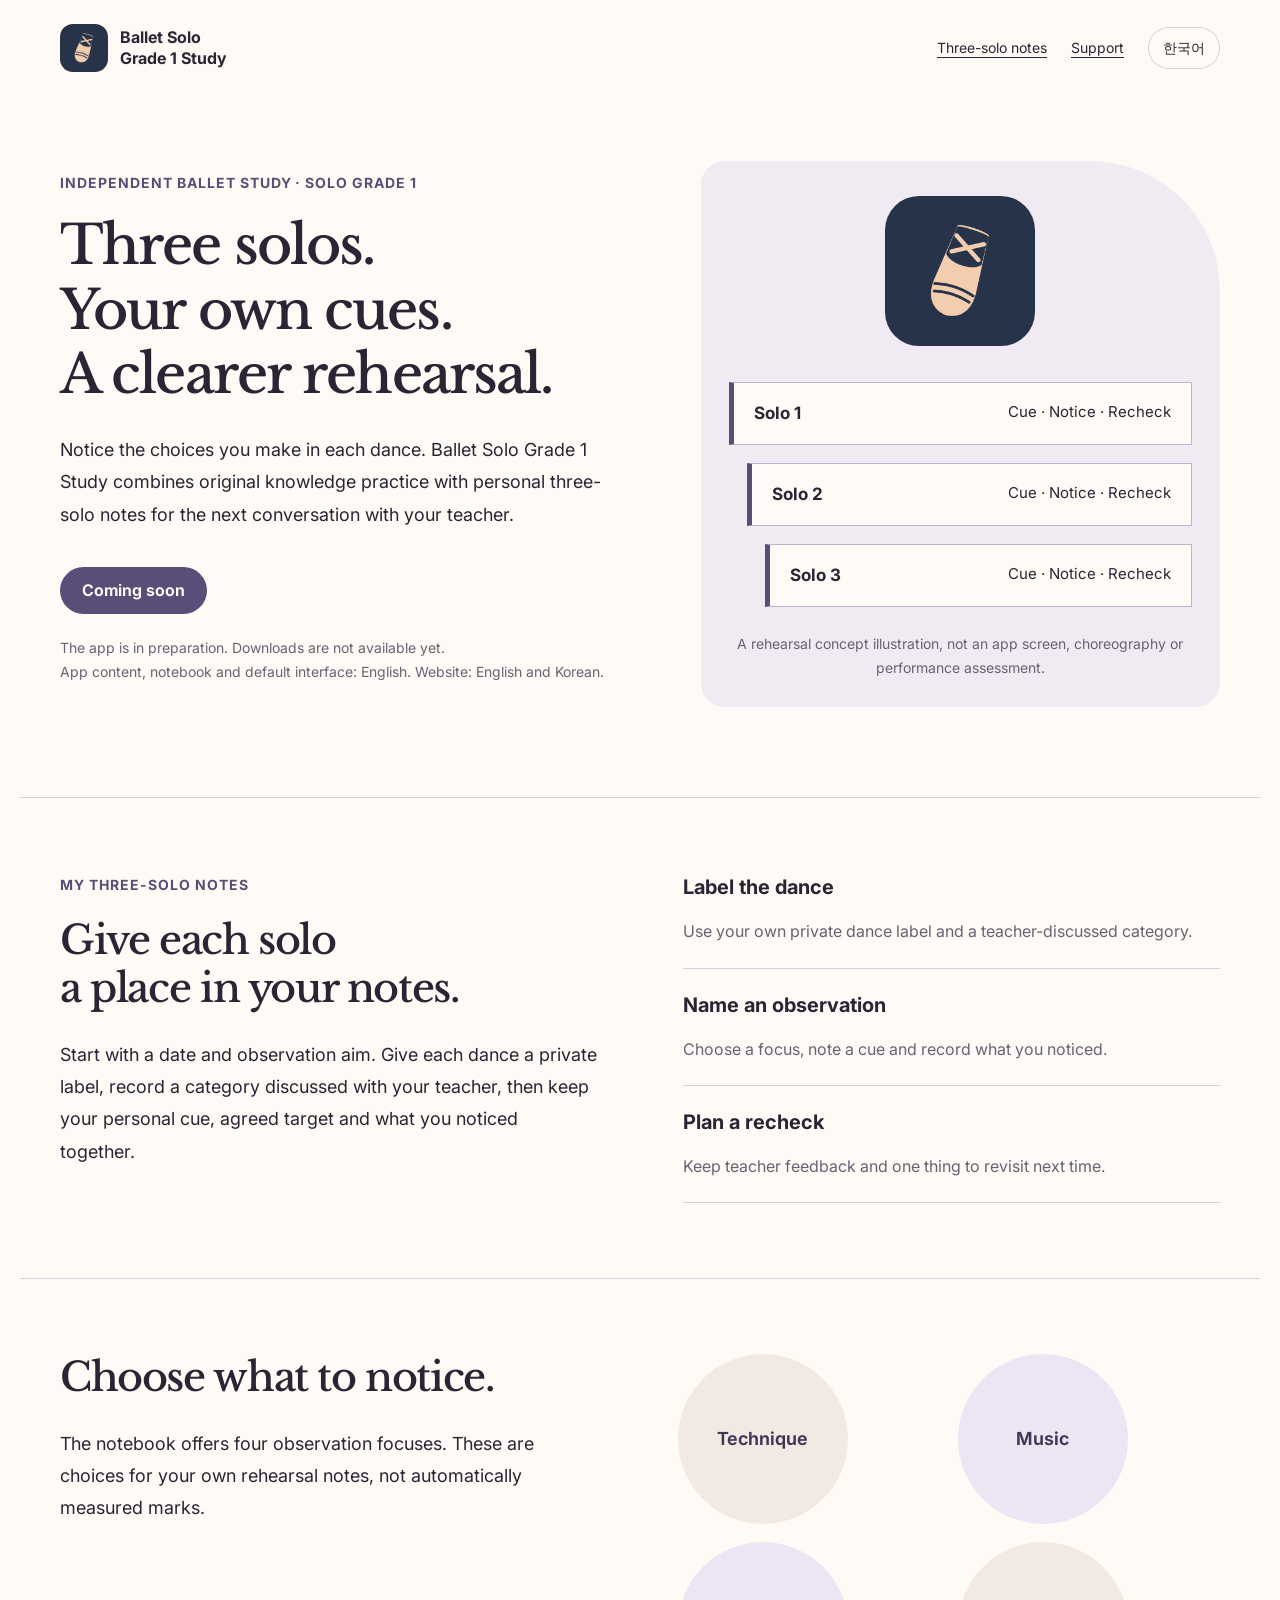
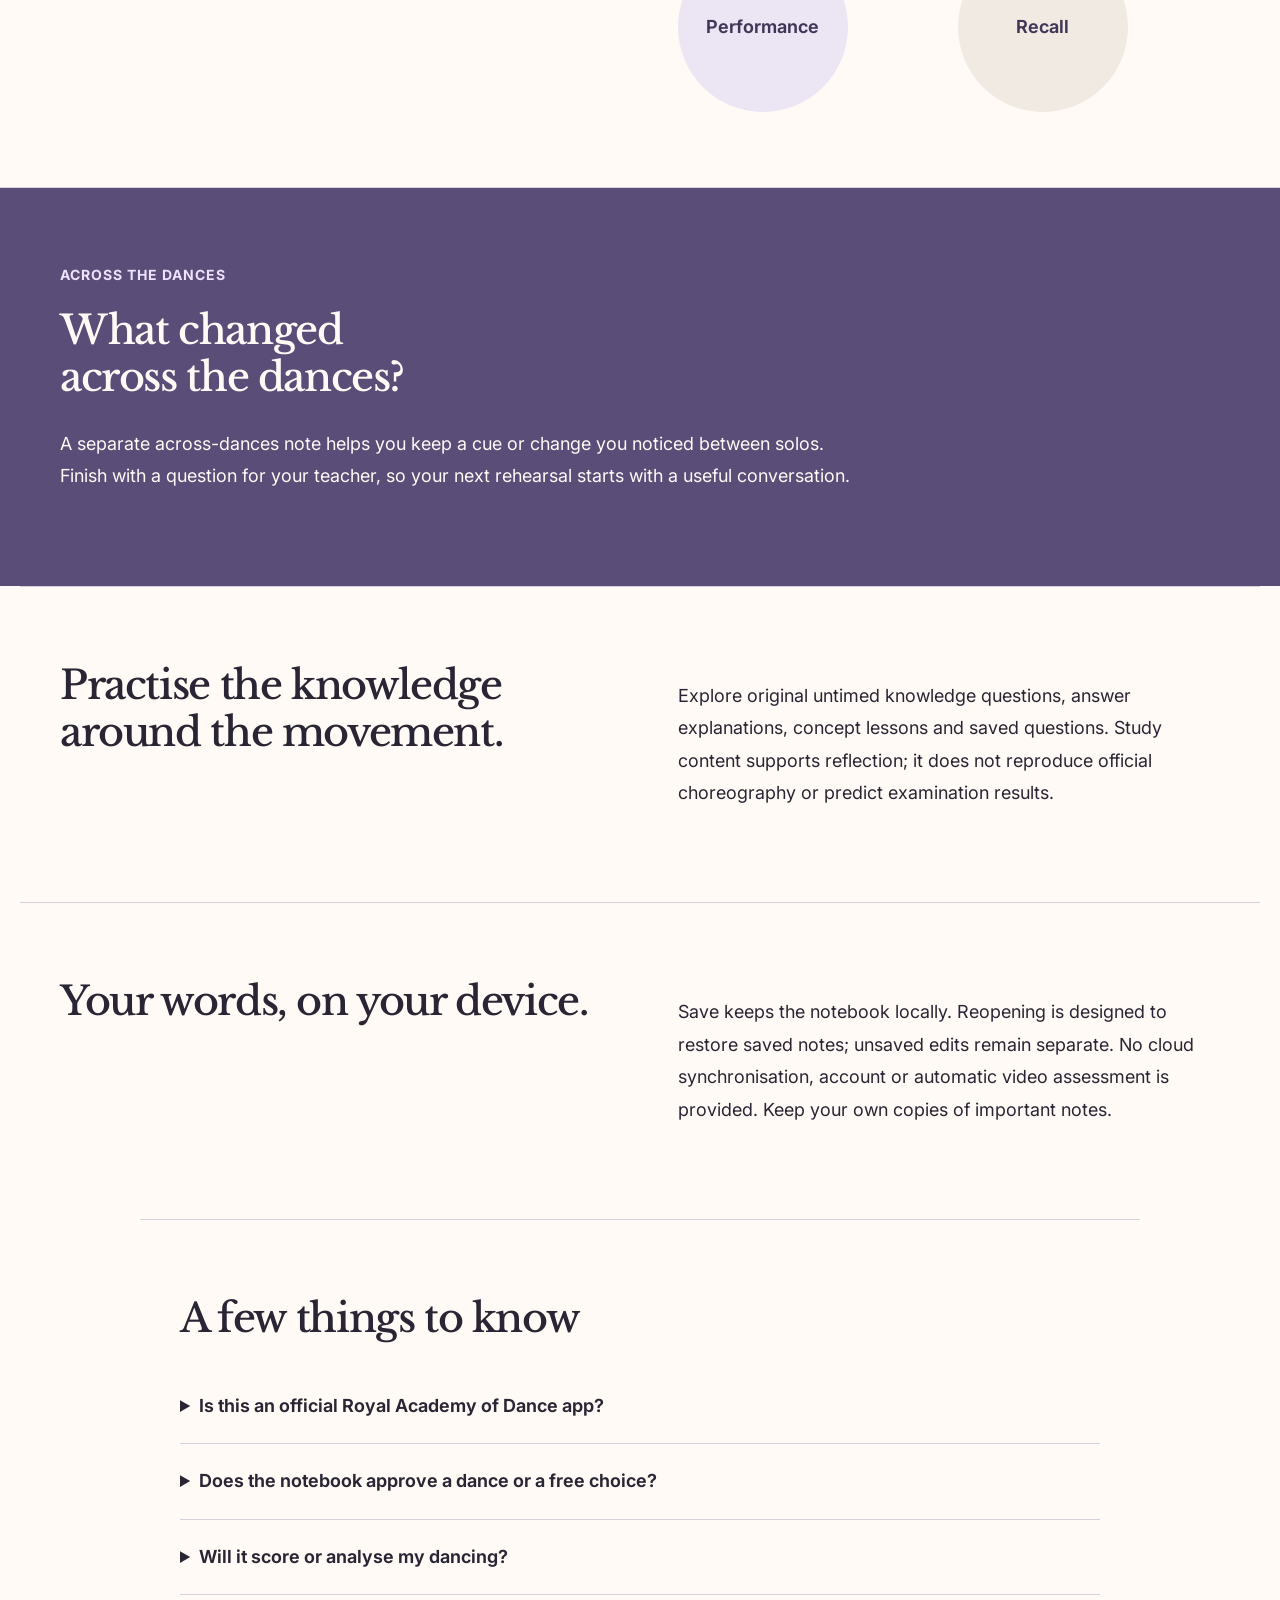
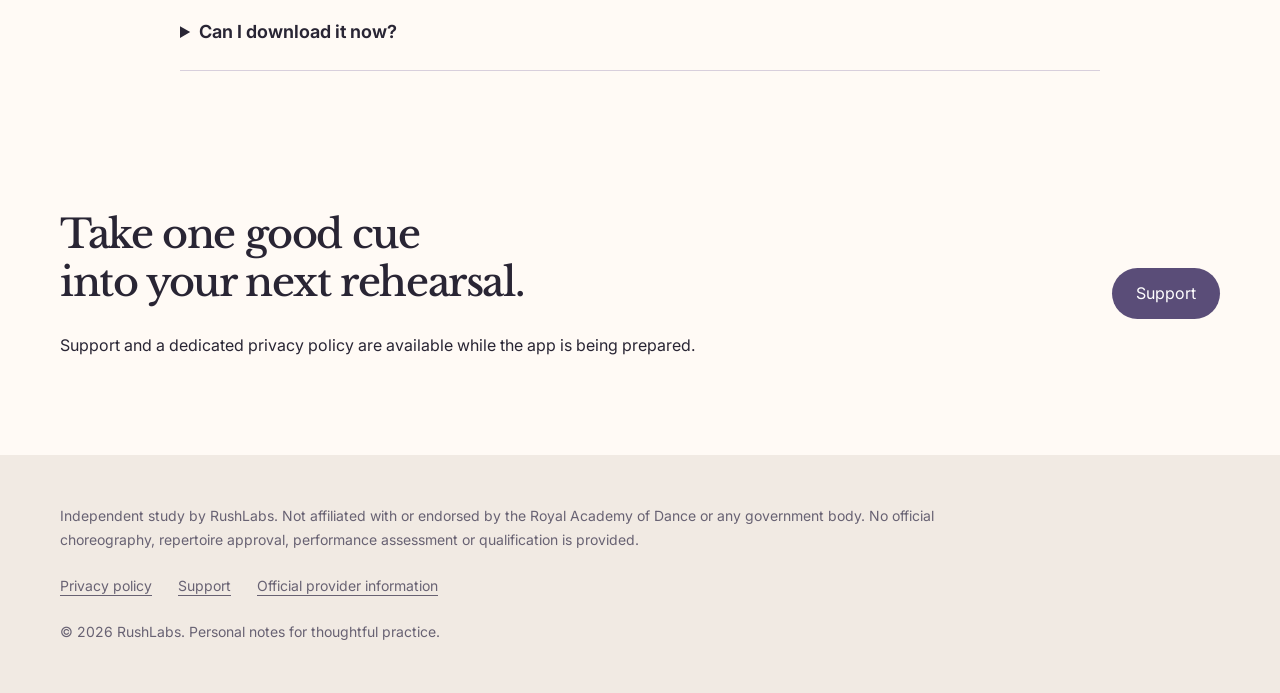
==== docs/index.html @ f8fff334 "Introduce independent Ballet Solo Grade 1 Study in English and Korean" ====
<!doctype html><html lang="en"><head><meta charset="utf-8"><meta name="viewport" content="width=device-width,initial-scale=1"><title>Ballet Solo Grade 1 Study · RushLabs</title><meta name="description" content="Notice the choices you make in each dance. Ballet Solo Grade 1 Study combines original knowledge practice with personal three-solo notes for the next conversation with your teacher."><meta name="theme-color" content="#5A4D78"><link rel="icon" href="./assets/icon.png"><link rel="stylesheet" href="./assets/site.css"><link rel="canonical" href="https://mcyj.github.io/ballet-solo-grade1-study-web/"><link rel="alternate" hreflang="en" href="https://mcyj.github.io/ballet-solo-grade1-study-web/"><link rel="alternate" hreflang="ko" href="https://mcyj.github.io/ballet-solo-grade1-study-web/ko/"></head><body><a class="skip" href="#main">Skip to content</a><header><a class="brand" href="./"><img src="./assets/icon.png" width="48" height="48" alt=""><span>Ballet Solo<br>Grade 1 Study</span></a><nav aria-label="Main navigation"><a class="nav-feature" href="#notebook">Three-solo notes</a><a href="https://mcyj.github.io/rushlabs-app-privacy/glb-2672/#support">Support</a><a class="language" lang="ko" href="ko/">한국어</a></nav></header><main id="main"><section class="hero"><div><p class="eyebrow">Independent ballet study · Solo Grade 1</p><h1>Three solos.<br>Your own cues.<br>A clearer rehearsal.</h1><p class="lede">Notice the choices you make in each dance. Ballet Solo Grade 1 Study combines original knowledge practice with personal three-solo notes for the next conversation with your teacher.</p><p class="status">Coming soon</p><p class="release-note">The app is in preparation. Downloads are not available yet.<br>App content, notebook and default interface: English. Website: English and Korean.</p></div><figure class="solo-art"><img src="./assets/icon.png" width="160" height="160" alt=""><div class="solo-ribbons"><div><strong>Solo 1</strong><span>Cue · Notice · Recheck</span></div><div><strong>Solo 2</strong><span>Cue · Notice · Recheck</span></div><div><strong>Solo 3</strong><span>Cue · Notice · Recheck</span></div></div><figcaption>A rehearsal concept illustration, not an app screen, choreography or performance assessment.</figcaption></figure></section><section class="section notebook" id="notebook"><div class="section-heading"><p class="eyebrow">My three-solo notes</p><h2>Give each solo<br>a place in your notes.</h2><p class="lede">Start with a date and observation aim. Give each dance a private label, record a category discussed with your teacher, then keep your personal cue, agreed target and what you noticed together.</p></div><div class="steps"><article><h3>Label the dance</h3><p>Use your own private dance label and a teacher-discussed category.</p></article><article><h3>Name an observation</h3><p>Choose a focus, note a cue and record what you noticed.</p></article><article><h3>Plan a recheck</h3><p>Keep teacher feedback and one thing to revisit next time.</p></article></div></section><section class="section focus"><div><h2>Choose what to notice.</h2><p class="lede">The notebook offers four observation focuses. These are choices for your own rehearsal notes, not automatically measured marks.</p></div><ul><li>Technique</li><li>Music</li><li>Performance</li><li>Recall</li></ul></section><section class="section across"><p class="eyebrow">Across the dances</p><h2>What changed<br>across the dances?</h2><p class="lede">A separate across-dances note helps you keep a cue or change you noticed between solos. Finish with a question for your teacher, so your next rehearsal starts with a useful conversation.</p></section><section class="section study"><div><h2>Practise the knowledge around the movement.</h2></div><p class="lede">Explore original untimed knowledge questions, answer explanations, concept lessons and saved questions. Study content supports reflection; it does not reproduce official choreography or predict examination results.</p></section><section class="section save"><h2>Your words, on your device.</h2><p class="lede">Save keeps the notebook locally. Reopening is designed to restore saved notes; unsaved edits remain separate. No cloud synchronisation, account or automatic video assessment is provided. Keep your own copies of important notes.</p></section><section class="section faq"><h2>A few things to know</h2><details><summary>Is this an official Royal Academy of Dance app?</summary><p>No. RushLabs independently develops this study app. It is not affiliated with or endorsed by the Royal Academy of Dance or any government body. The real award is a practical assessment; this app does not administer it or award a qualification.</p></details><details><summary>Does the notebook approve a dance or a free choice?</summary><p>No. A teacher-discussed category is a personal note. The app does not check eligibility, approve repertoire or prescribe choreography. Check the current provider rules and discuss your choices with your teacher.</p></details><details><summary>Will it score or analyse my dancing?</summary><p>No. Technique, Music, Performance and Recall are observation focuses you select for your own notes. The app does not record your dancing, analyse video, assign official grades or predict results.</p></details><details><summary>Can I download it now?</summary><p>Not yet. A paid download is planned with the included study material and notebook. No separate subscription is enabled. Final price and regional availability will be shown in the store when the app is released.</p></details></section><section class="end"><div><h2>Take one good cue<br>into your next rehearsal.</h2><p>Support and a dedicated privacy policy are available while the app is being prepared.</p></div><a href="https://mcyj.github.io/rushlabs-app-privacy/glb-2672/#support">Support</a></section></main><footer><p>Independent study by RushLabs. Not affiliated with or endorsed by the Royal Academy of Dance or any government body. No official choreography, repertoire approval, performance assessment or qualification is provided.</p><nav aria-label="Footer"><a href="https://mcyj.github.io/rushlabs-app-privacy/glb-2672/">Privacy policy</a><a href="https://mcyj.github.io/rushlabs-app-privacy/glb-2672/#support">Support</a><a href="https://www.royalacademyofdance.org/exams/specifications-and-syllabus-updates/">Official provider information</a></nav><p>© 2026 RushLabs. Personal notes for thoughtful practice.</p></footer></body></html>
---- docs/assets/site.css ----
@font-face{font-family:Inter;src:url('Inter.ttf') format('truetype');font-weight:100 900;font-display:swap}@font-face{font-family:Libre;src:url('LibreBaskerville.ttf') format('truetype');font-weight:400 700;font-display:swap}:root{--paper:#fffaf5;--purple:#5a4d78;--deep:#403657;--ink:#292534;--muted:#686273;--wash:#f1eae3;--line:#d8cfdc}*{box-sizing:border-box}html{scroll-behavior:smooth}body{margin:0;background:var(--paper);color:var(--ink);font-family:Inter,system-ui,sans-serif;font-size:16px;line-height:1.7;word-break:keep-all;overflow-wrap:break-word}a{color:inherit;text-underline-offset:.25em}a:hover{text-decoration-thickness:2px}a:focus-visible,summary:focus-visible{outline:3px solid var(--purple);outline-offset:6px}.skip{position:absolute;left:16px;top:-80px;background:white;padding:12px;z-index:10}.skip:focus{top:10px}header{max-width:1240px;margin:auto;padding:24px 40px;display:flex;justify-content:space-between;gap:20px;align-items:center}.brand{display:flex;align-items:center;gap:12px;font-size:16px;line-height:1.3;font-weight:700;text-decoration:none}.brand img{border-radius:13px}nav{display:flex;align-items:center;gap:24px}nav a{font-size:14px}.language{border:1px solid var(--line);border-radius:30px;padding:8px 14px;text-decoration:none}.hero{max-width:1240px;margin:auto;padding:65px 40px 90px;display:grid;grid-template-columns:1.1fr 1fr;gap:70px;align-items:center}.eyebrow{text-transform:uppercase;letter-spacing:.07em;font-size:14px;font-weight:700;color:var(--purple);margin:0 0 20px}h1,h2{font-family:Libre,Georgia,serif;font-weight:500;line-height:1.2;letter-spacing:-.035em;margin:0 0 26px}h1{font-size:clamp(2.45rem,4.2vw,4rem)}h2{font-size:clamp(2rem,3.1vw,3rem)}h3{font-size:20px;line-height:1.45;margin:0 0 10px}.lede{font-size:18px;line-height:1.8}.status{display:inline-block;background:var(--purple);color:white;padding:10px 22px;border-radius:30px;font-weight:650;margin:18px 0 8px}.release-note{font-size:14px;color:var(--muted)}.solo-art{margin:0;position:relative;text-align:center;padding:35px 28px 28px;background:#f0eaf3;border-radius:24px 130px 24px 24px}.solo-art>img{width:150px;height:150px;border-radius:34px;margin-bottom:28px}.solo-ribbons{display:grid;gap:18px}.solo-ribbons>div{border:1px solid #bfb2cd;border-left:5px solid var(--purple);padding:16px 20px;text-align:left;display:flex;justify-content:space-between;gap:12px;background:#fffaf5}.solo-ribbons>div:nth-child(2){margin-left:18px}.solo-ribbons>div:nth-child(3){margin-left:36px}.solo-ribbons strong{font-size:17px;white-space:nowrap}.solo-ribbons span{font-size:15px}.solo-art figcaption{font-size:14px;color:var(--muted);margin-top:25px;line-height:1.7}.section{max-width:1240px;margin:auto;padding:75px 40px;border-top:1px solid var(--line)}.notebook{display:grid;grid-template-columns:1fr 1fr;gap:85px}.steps article{padding:22px 0;border-bottom:1px solid var(--line)}.steps article:first-child{padding-top:0}.steps p{margin-bottom:0;color:var(--muted)}.focus{display:grid;grid-template-columns:1fr 1fr;gap:75px}.focus ul{display:grid;grid-template-columns:repeat(2,minmax(0,1fr));min-width:0;gap:18px;list-style:none;padding:0;margin:0;align-content:center}.focus li{border-radius:50%;aspect-ratio:1;display:flex;align-items:center;justify-content:center;padding:20px;background:var(--wash);color:var(--deep);font-size:18px;font-weight:650;text-align:center;max-width:170px;width:100%}.focus li:nth-child(2),.focus li:nth-child(3){background:#ece5f3}.across{max-width:none;padding-left:max(40px,calc((100vw - 1160px)/2));padding-right:max(40px,calc((100vw - 1160px)/2));background:var(--purple);color:var(--paper)}.across .eyebrow{color:#efe1ff}.across p{max-width:800px}.study,.save{display:grid;grid-template-columns:1fr 1fr;gap:75px}.faq{max-width:1000px}details{border-bottom:1px solid var(--line);padding:22px 0}summary{font-weight:650;font-size:18px;cursor:pointer;padding-right:12px}details p{color:var(--muted)}.end{max-width:1240px;margin:10px auto 0;padding:55px 40px 80px;display:flex;align-items:center;justify-content:space-between;gap:50px}.end>div{max-width:780px}.end>a{display:inline-block;background:var(--purple);color:white;padding:12px 24px;white-space:nowrap;border-radius:30px;text-decoration:none}footer{background:var(--wash);padding:35px max(40px,calc((100vw - 1160px)/2));font-size:14px;color:var(--muted)}footer>p{max-width:950px}footer nav{flex-wrap:wrap;gap:15px 26px;margin:22px 0}html[lang=ko] h1,html[lang=ko] h2{font-family:Inter,system-ui,sans-serif;font-weight:650;letter-spacing:-.045em;line-height:1.3}@media(max-width:760px){header{padding:20px;gap:12px}nav{gap:12px}.nav-feature{display:none}.brand{font-size:14px;gap:8px}.brand img{width:40px;height:40px}.language{padding:6px 10px}.hero{padding:40px 20px 55px;grid-template-columns:1fr;gap:40px}h1{font-size:2.5rem}.lede{font-size:17px}.solo-art{max-width:490px;width:100%;margin:auto;padding:28px 22px 24px}.solo-ribbons>div{padding:15px 13px;gap:8px}.solo-ribbons>div:nth-child(2){margin-left:10px}.solo-ribbons>div:nth-child(3){margin-left:20px}.solo-ribbons span{font-size:14px}.section{padding:50px 20px}.notebook,.focus,.study,.save{grid-template-columns:1fr;gap:30px}.focus ul{max-width:380px;gap:18px}.focus li{font-size:17px}.across{padding:50px 20px}.end{padding:40px 20px 60px;display:block}.end>a{margin-top:15px}footer{padding:30px 20px}}@media(max-width:350px){.focus li{font-size:16px;padding:8px;min-width:0}header{padding:16px}.brand img{width:34px;height:34px}.brand{font-size:14px}.hero{padding-left:16px;padding-right:16px}h1{font-size:2.1rem}.solo-ribbons>div{display:block}.solo-ribbons span{display:block;margin-top:3px}}@media(prefers-reduced-motion:reduce){html{scroll-behavior:auto}}
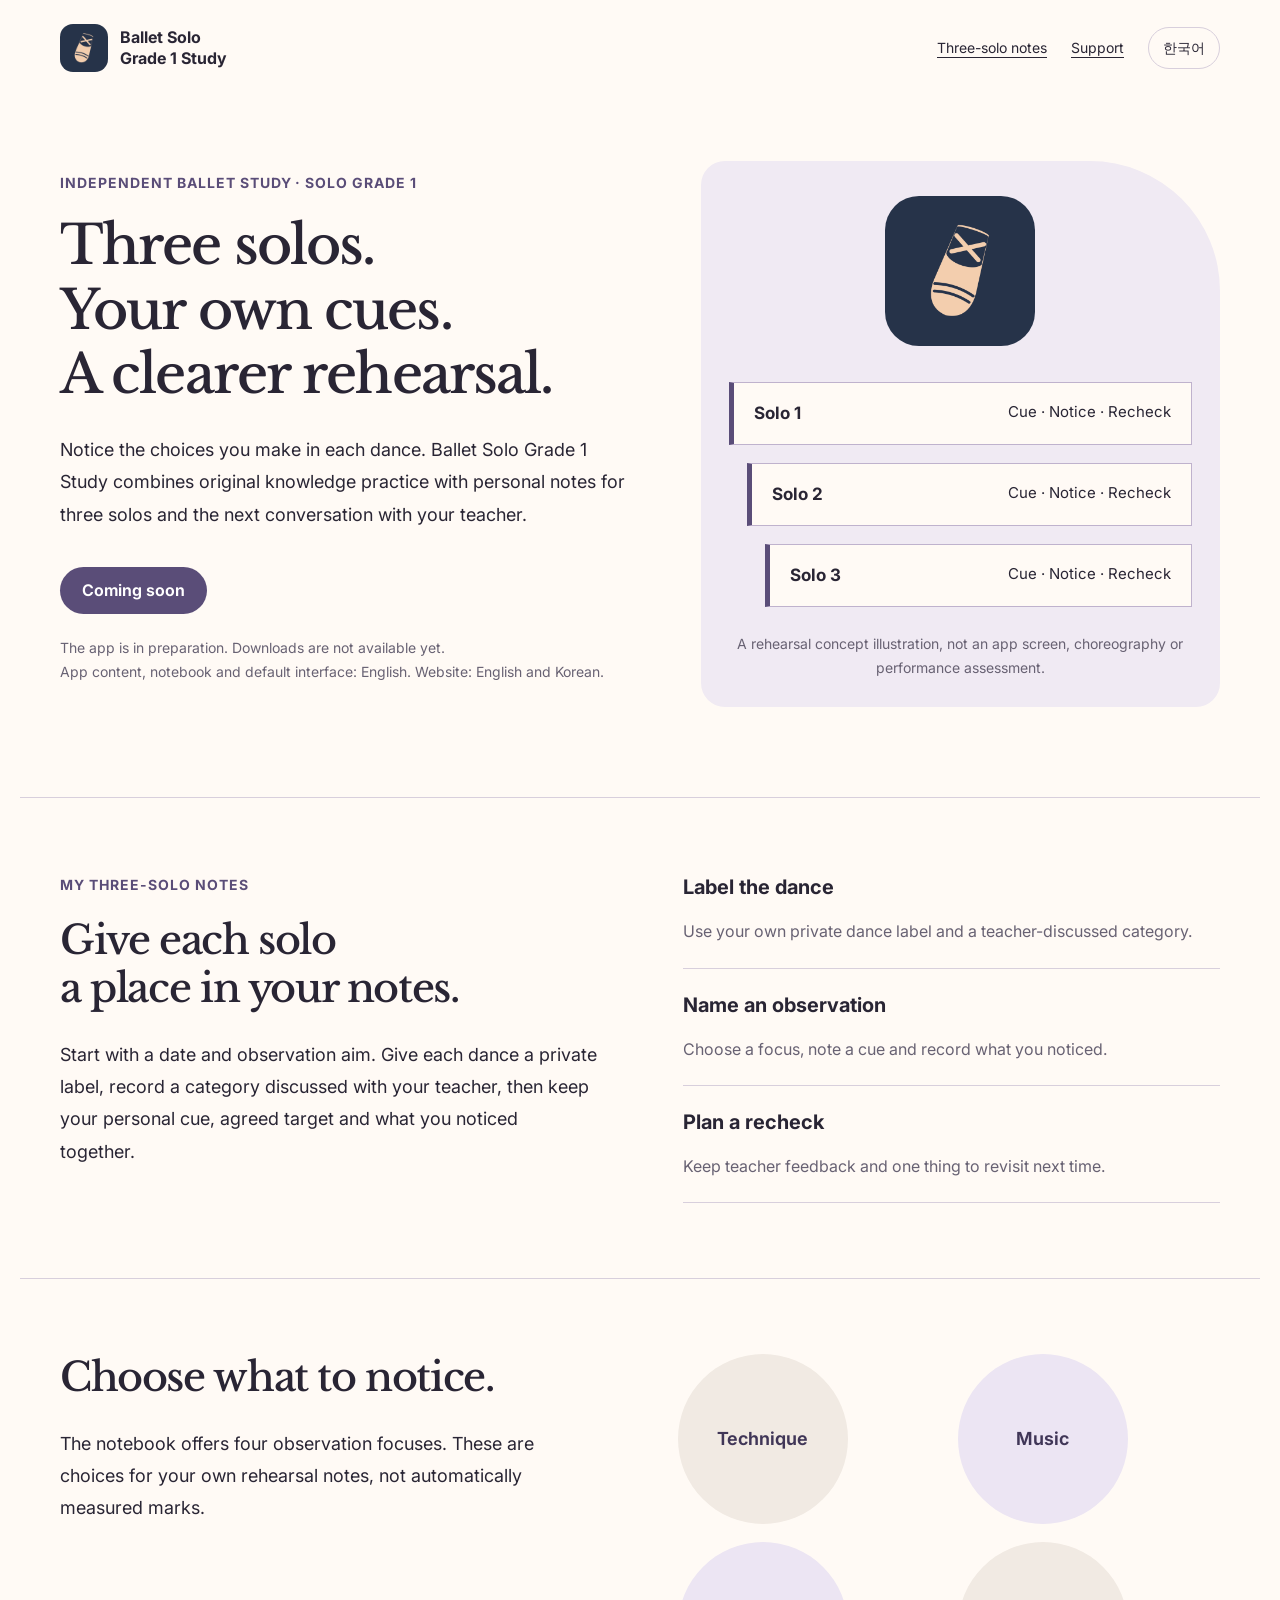
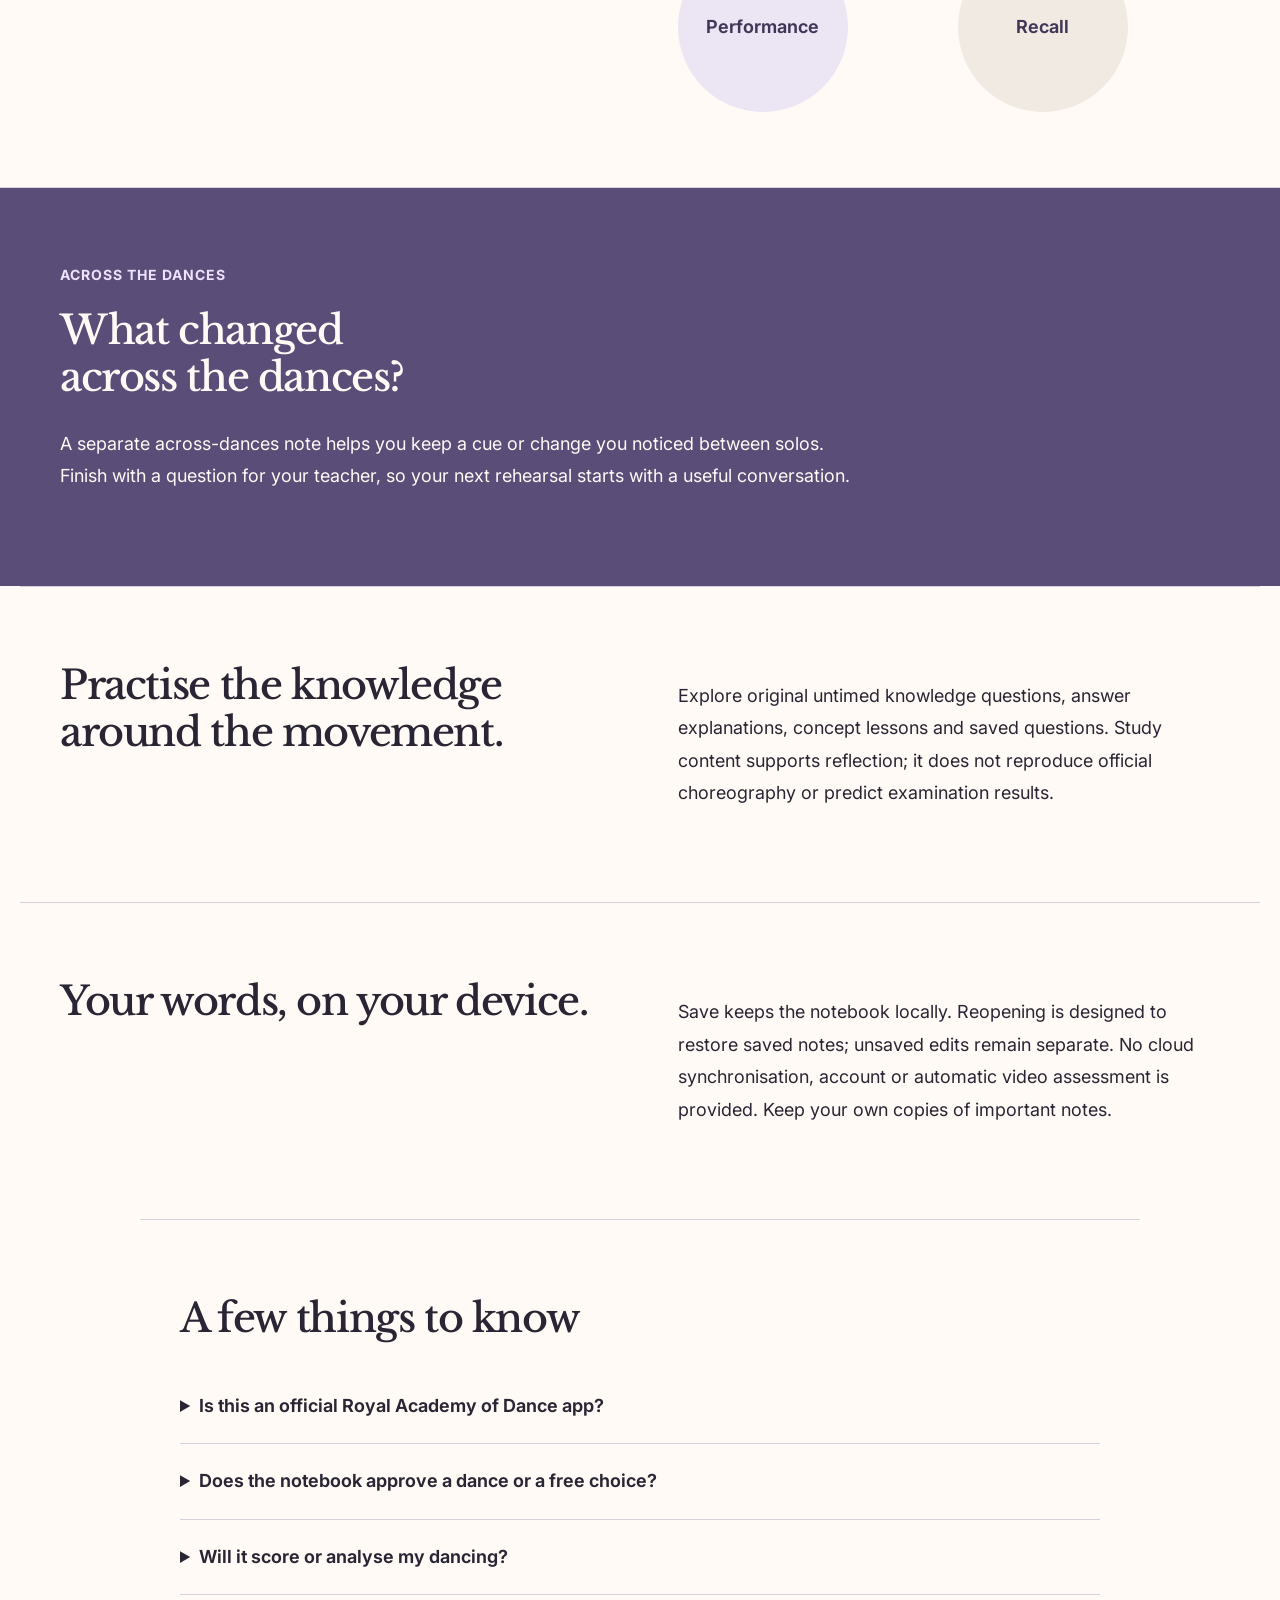
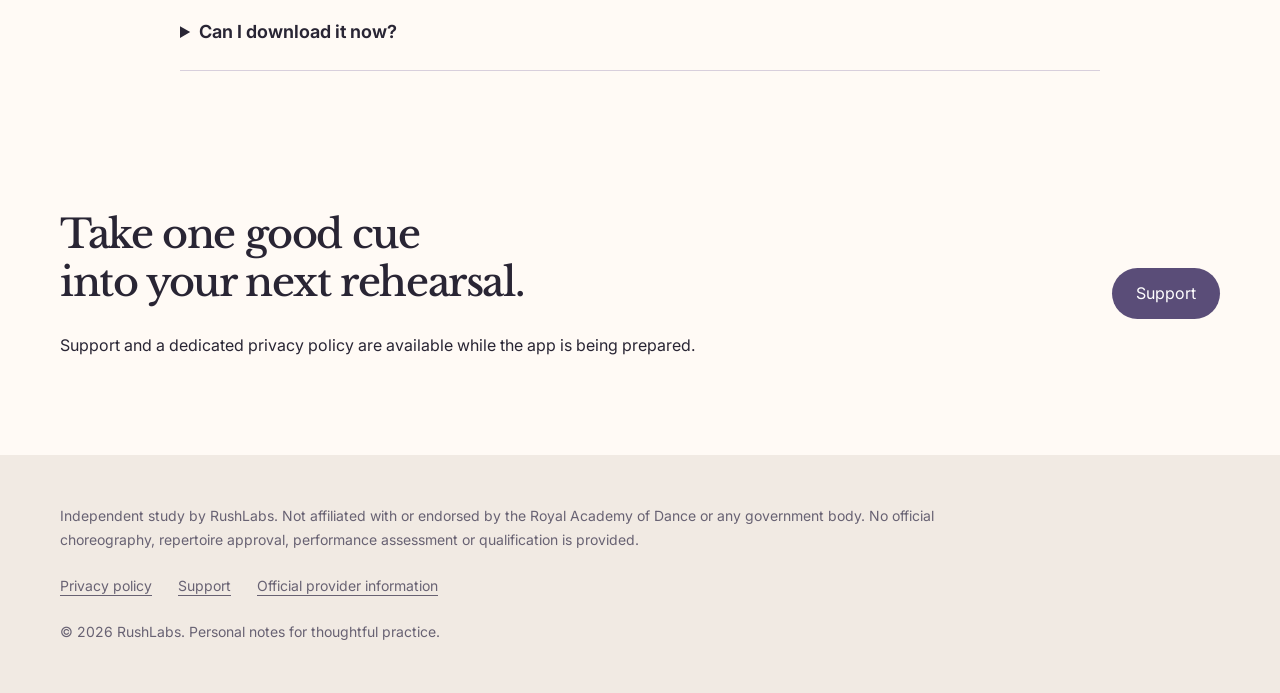
==== commit 525c2f6c: "Keep rehearsal introduction phrasing readable across narrow screens" ====
--- a/docs/index.html
+++ b/docs/index.html
@@ -1 +1 @@
-<!doctype html><html lang="en"><head><meta charset="utf-8"><meta name="viewport" content="width=device-width,initial-scale=1"><title>Ballet Solo Grade 1 Study · RushLabs</title><meta name="description" content="Notice the choices you make in each dance. Ballet Solo Grade 1 Study combines original knowledge practice with personal three-solo notes for the next conversation with your teacher."><meta name="theme-color" content="#5A4D78"><link rel="icon" href="./assets/icon.png"><link rel="stylesheet" href="./assets/site.css"><link rel="canonical" href="https://mcyj.github.io/ballet-solo-grade1-study-web/"><link rel="alternate" hreflang="en" href="https://mcyj.github.io/ballet-solo-grade1-study-web/"><link rel="alternate" hreflang="ko" href="https://mcyj.github.io/ballet-solo-grade1-study-web/ko/"></head><body><a class="skip" href="#main">Skip to content</a><header><a class="brand" href="./"><img src="./assets/icon.png" width="48" height="48" alt=""><span>Ballet Solo<br>Grade 1 Study</span></a><nav aria-label="Main navigation"><a class="nav-feature" href="#notebook">Three-solo notes</a><a href="https://mcyj.github.io/rushlabs-app-privacy/glb-2672/#support">Support</a><a class="language" lang="ko" href="ko/">한국어</a></nav></header><main id="main"><section class="hero"><div><p class="eyebrow">Independent ballet study · Solo Grade 1</p><h1>Three solos.<br>Your own cues.<br>A clearer rehearsal.</h1><p class="lede">Notice the choices you make in each dance. Ballet Solo Grade 1 Study combines original knowledge practice with personal three-solo notes for the next conversation with your teacher.</p><p class="status">Coming soon</p><p class="release-note">The app is in preparation. Downloads are not available yet.<br>App content, notebook and default interface: English. Website: English and Korean.</p></div><figure class="solo-art"><img src="./assets/icon.png" width="160" height="160" alt=""><div class="solo-ribbons"><div><strong>Solo 1</strong><span>Cue · Notice · Recheck</span></div><div><strong>Solo 2</strong><span>Cue · Notice · Recheck</span></div><div><strong>Solo 3</strong><span>Cue · Notice · Recheck</span></div></div><figcaption>A rehearsal concept illustration, not an app screen, choreography or performance assessment.</figcaption></figure></section><section class="section notebook" id="notebook"><div class="section-heading"><p class="eyebrow">My three-solo notes</p><h2>Give each solo<br>a place in your notes.</h2><p class="lede">Start with a date and observation aim. Give each dance a private label, record a category discussed with your teacher, then keep your personal cue, agreed target and what you noticed together.</p></div><div class="steps"><article><h3>Label the dance</h3><p>Use your own private dance label and a teacher-discussed category.</p></article><article><h3>Name an observation</h3><p>Choose a focus, note a cue and record what you noticed.</p></article><article><h3>Plan a recheck</h3><p>Keep teacher feedback and one thing to revisit next time.</p></article></div></section><section class="section focus"><div><h2>Choose what to notice.</h2><p class="lede">The notebook offers four observation focuses. These are choices for your own rehearsal notes, not automatically measured marks.</p></div><ul><li>Technique</li><li>Music</li><li>Performance</li><li>Recall</li></ul></section><section class="section across"><p class="eyebrow">Across the dances</p><h2>What changed<br>across the dances?</h2><p class="lede">A separate across-dances note helps you keep a cue or change you noticed between solos. Finish with a question for your teacher, so your next rehearsal starts with a useful conversation.</p></section><section class="section study"><div><h2>Practise the knowledge around the movement.</h2></div><p class="lede">Explore original untimed knowledge questions, answer explanations, concept lessons and saved questions. Study content supports reflection; it does not reproduce official choreography or predict examination results.</p></section><section class="section save"><h2>Your words, on your device.</h2><p class="lede">Save keeps the notebook locally. Reopening is designed to restore saved notes; unsaved edits remain separate. No cloud synchronisation, account or automatic video assessment is provided. Keep your own copies of important notes.</p></section><section class="section faq"><h2>A few things to know</h2><details><summary>Is this an official Royal Academy of Dance app?</summary><p>No. RushLabs independently develops this study app. It is not affiliated with or endorsed by the Royal Academy of Dance or any government body. The real award is a practical assessment; this app does not administer it or award a qualification.</p></details><details><summary>Does the notebook approve a dance or a free choice?</summary><p>No. A teacher-discussed category is a personal note. The app does not check eligibility, approve repertoire or prescribe choreography. Check the current provider rules and discuss your choices with your teacher.</p></details><details><summary>Will it score or analyse my dancing?</summary><p>No. Technique, Music, Performance and Recall are observation focuses you select for your own notes. The app does not record your dancing, analyse video, assign official grades or predict results.</p></details><details><summary>Can I download it now?</summary><p>Not yet. A paid download is planned with the included study material and notebook. No separate subscription is enabled. Final price and regional availability will be shown in the store when the app is released.</p></details></section><section class="end"><div><h2>Take one good cue<br>into your next rehearsal.</h2><p>Support and a dedicated privacy policy are available while the app is being prepared.</p></div><a href="https://mcyj.github.io/rushlabs-app-privacy/glb-2672/#support">Support</a></section></main><footer><p>Independent study by RushLabs. Not affiliated with or endorsed by the Royal Academy of Dance or any government body. No official choreography, repertoire approval, performance assessment or qualification is provided.</p><nav aria-label="Footer"><a href="https://mcyj.github.io/rushlabs-app-privacy/glb-2672/">Privacy policy</a><a href="https://mcyj.github.io/rushlabs-app-privacy/glb-2672/#support">Support</a><a href="https://www.royalacademyofdance.org/exams/specifications-and-syllabus-updates/">Official provider information</a></nav><p>© 2026 RushLabs. Personal notes for thoughtful practice.</p></footer></body></html>+<!doctype html><html lang="en"><head><meta charset="utf-8"><meta name="viewport" content="width=device-width,initial-scale=1"><title>Ballet Solo Grade 1 Study · RushLabs</title><meta name="description" content="Notice the choices you make in each dance. Ballet Solo Grade 1 Study combines original knowledge practice with personal notes for three solos and the next conversation with your teacher."><meta name="theme-color" content="#5A4D78"><link rel="icon" href="./assets/icon.png"><link rel="stylesheet" href="./assets/site.css"><link rel="canonical" href="https://mcyj.github.io/ballet-solo-grade1-study-web/"><link rel="alternate" hreflang="en" href="https://mcyj.github.io/ballet-solo-grade1-study-web/"><link rel="alternate" hreflang="ko" href="https://mcyj.github.io/ballet-solo-grade1-study-web/ko/"></head><body><a class="skip" href="#main">Skip to content</a><header><a class="brand" href="./"><img src="./assets/icon.png" width="48" height="48" alt=""><span>Ballet Solo<br>Grade 1 Study</span></a><nav aria-label="Main navigation"><a class="nav-feature" href="#notebook">Three-solo notes</a><a href="https://mcyj.github.io/rushlabs-app-privacy/glb-2672/#support">Support</a><a class="language" lang="ko" href="ko/">한국어</a></nav></header><main id="main"><section class="hero"><div><p class="eyebrow">Independent ballet study · Solo Grade 1</p><h1>Three solos.<br>Your own cues.<br>A clearer rehearsal.</h1><p class="lede">Notice the choices you make in each dance. Ballet Solo Grade 1 Study combines original knowledge practice with personal notes for three solos and the next conversation with your teacher.</p><p class="status">Coming soon</p><p class="release-note">The app is in preparation. Downloads are not available yet.<br>App content, notebook and default interface: English. Website: English and Korean.</p></div><figure class="solo-art"><img src="./assets/icon.png" width="160" height="160" alt=""><div class="solo-ribbons"><div><strong>Solo 1</strong><span>Cue · Notice · Recheck</span></div><div><strong>Solo 2</strong><span>Cue · Notice · Recheck</span></div><div><strong>Solo 3</strong><span>Cue · Notice · Recheck</span></div></div><figcaption>A rehearsal concept illustration, not an app screen, choreography or performance assessment.</figcaption></figure></section><section class="section notebook" id="notebook"><div class="section-heading"><p class="eyebrow">My three-solo notes</p><h2>Give each solo<br>a place in your notes.</h2><p class="lede">Start with a date and observation aim. Give each dance a private label, record a category discussed with your teacher, then keep your personal cue, agreed target and what you noticed together.</p></div><div class="steps"><article><h3>Label the dance</h3><p>Use your own private dance label and a teacher-discussed category.</p></article><article><h3>Name an observation</h3><p>Choose a focus, note a cue and record what you noticed.</p></article><article><h3>Plan a recheck</h3><p>Keep teacher feedback and one thing to revisit next time.</p></article></div></section><section class="section focus"><div><h2>Choose what to notice.</h2><p class="lede">The notebook offers four observation focuses. These are choices for your own rehearsal notes, not automatically measured marks.</p></div><ul><li>Technique</li><li>Music</li><li>Performance</li><li>Recall</li></ul></section><section class="section across"><p class="eyebrow">Across the dances</p><h2>What changed<br>across the dances?</h2><p class="lede">A separate across-dances note helps you keep a cue or change you noticed between solos. Finish with a question for your teacher, so your next rehearsal starts with a useful conversation.</p></section><section class="section study"><div><h2>Practise the knowledge around the movement.</h2></div><p class="lede">Explore original untimed knowledge questions, answer explanations, concept lessons and saved questions. Study content supports reflection; it does not reproduce official choreography or predict examination results.</p></section><section class="section save"><h2>Your words, on your device.</h2><p class="lede">Save keeps the notebook locally. Reopening is designed to restore saved notes; unsaved edits remain separate. No cloud synchronisation, account or automatic video assessment is provided. Keep your own copies of important notes.</p></section><section class="section faq"><h2>A few things to know</h2><details><summary>Is this an official Royal Academy of Dance app?</summary><p>No. RushLabs independently develops this study app. It is not affiliated with or endorsed by the Royal Academy of Dance or any government body. The real award is a practical assessment; this app does not administer it or award a qualification.</p></details><details><summary>Does the notebook approve a dance or a free choice?</summary><p>No. A teacher-discussed category is a personal note. The app does not check eligibility, approve repertoire or prescribe choreography. Check the current provider rules and discuss your choices with your teacher.</p></details><details><summary>Will it score or analyse my dancing?</summary><p>No. Technique, Music, Performance and Recall are observation focuses you select for your own notes. The app does not record your dancing, analyse video, assign official grades or predict results.</p></details><details><summary>Can I download it now?</summary><p>Not yet. A paid download is planned with the included study material and notebook. No separate subscription is enabled. Final price and regional availability will be shown in the store when the app is released.</p></details></section><section class="end"><div><h2>Take one good cue<br>into your next rehearsal.</h2><p>Support and a dedicated privacy policy are available while the app is being prepared.</p></div><a href="https://mcyj.github.io/rushlabs-app-privacy/glb-2672/#support">Support</a></section></main><footer><p>Independent study by RushLabs. Not affiliated with or endorsed by the Royal Academy of Dance or any government body. No official choreography, repertoire approval, performance assessment or qualification is provided.</p><nav aria-label="Footer"><a href="https://mcyj.github.io/rushlabs-app-privacy/glb-2672/">Privacy policy</a><a href="https://mcyj.github.io/rushlabs-app-privacy/glb-2672/#support">Support</a><a href="https://www.royalacademyofdance.org/exams/specifications-and-syllabus-updates/">Official provider information</a></nav><p>© 2026 RushLabs. Personal notes for thoughtful practice.</p></footer></body></html>
